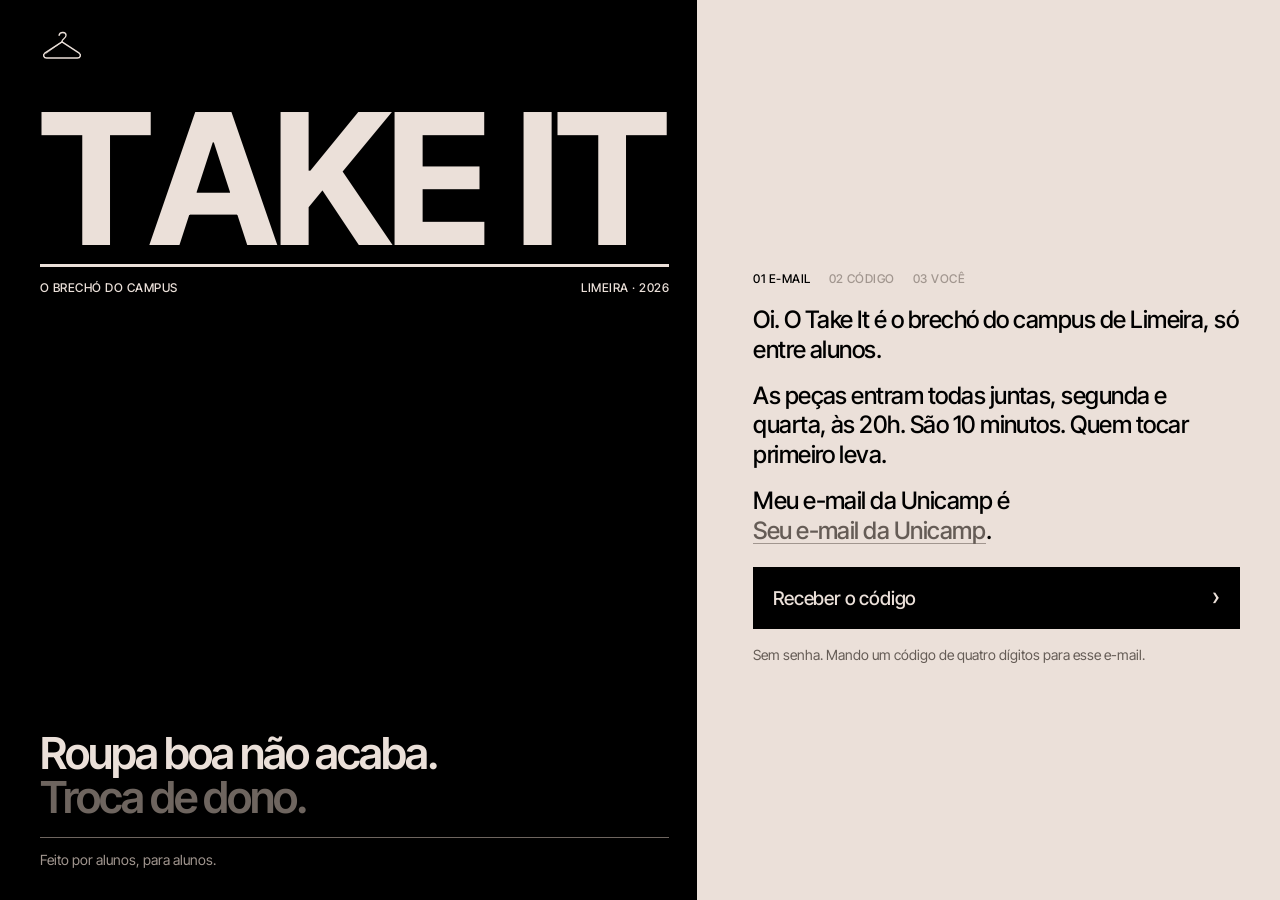
==== index.html @ 4055251f "Take It: nome novo, entrada em três passos e versão de computador Co-Authored-By: Claude <noreply@an" ====
<!doctype html>
<html lang="pt-BR">
<head>
<meta charset="utf-8">
<meta name="viewport" content="width=device-width, initial-scale=1">
<meta name="theme-color" content="#000000">
<title>Take It · o brechó do campus</title>
<link rel="stylesheet" href="estilo.css">
</head>
<body>
<svg width="0" height="0" style="position:absolute" aria-hidden="true"><defs>
<filter id="tinta"><feTurbulence type="fractalNoise" baseFrequency=".035" numOctaves="2" seed="11"/><feDisplacementMap in="SourceGraphic" scale="4"/></filter>
<symbol id="cabide" viewBox="0 0 120 92"><g fill="none" stroke="currentColor" stroke-linecap="round" stroke-linejoin="round" filter="url(#tinta)">
<path d="M60 32 C59 23 71 24 71 14 C71 5 55 3 52 14" stroke-width="3.6"/>
<path d="M60 32 L13 63 C7 68 10 76 18 76 L102 76 C110 76 113 68 107 63 L60 32" stroke-width="4"/>
<path d="M58 33 L16 64" stroke-width="1.6"/></g></symbol></defs></svg>
<header class="topo"><a id="marca" href="#/" aria-label="Tela principal"><svg viewBox="0 0 120 92" aria-hidden="true"><use href="#cabide"/></svg></a><a id="conta" href="#/voce"></a></header>
<main id="tela" aria-live="polite"></main>
<form id="pedido" hidden><input id="pedido-campo" aria-label="Diga o que procura" placeholder="Diga o que procura" autocomplete="off"><button aria-label="Enviar pedido">↑</button></form>
<script src="dados.js"></script><script src="logica.js"></script><script src="app.js"></script>
</body>
</html>
---- estilo.css ----
@font-face { font-family: "Inter Tight"; src: url(fontes/InterTight-normal.woff2); font-weight: 400 700; }

* { box-sizing: border-box; }
html { overscroll-behavior-y: none; }
[hidden] { display: none !important; }

/* A cara vem do Velvet (Acervo de Templates React): creme, preto e a cor da pessoa; uma fonte só; números gigantes.
   Papel creme por padrão; body.escuro é a luz do drop. */
:root {
  --creme: #EBE0D9; --preto: #000; --fundo: var(--creme); --tinta: var(--preto); --apoio: #655C56; --traco: #A1968F;
  --realce: #FF0000; --cor: var(--realce); /* --cor guarda a cor cheia nas duas luzes */
  --fonte: "Inter Tight", "Helvetica Neue", Helvetica, Arial, sans-serif;
  --expo: cubic-bezier(.19, 1, .22, 1); --io: cubic-bezier(.87, 0, .13, 1);
  /* largura útil da coluna do celular: os títulos gigantes são calculados para caber nela de ponta a ponta */
  --coluna: calc(100vw - 48px);
}
@media (min-width: 430px) { :root { --coluna: 382px; } }
/* --realce-escuro vem do app.js: a cor escolhida a 40% */
body.escuro { --fundo: var(--preto); --tinta: var(--creme); --apoio: #A1968F; --traco: #6E655F; --realce: var(--realce-escuro, rgba(255, 0, 0, .4)); }

body {
  margin: 0 auto; max-width: 430px; min-height: 100vh; min-height: 100dvh; padding: 26px 24px 22px;
  display: flex; flex-direction: column;
  background: var(--fundo); color: var(--tinta);
  font: 500 21px/1.24 var(--fonte); letter-spacing: -.022em;
  -webkit-font-smoothing: antialiased; -moz-osx-font-smoothing: grayscale; -webkit-text-size-adjust: 100%;
}
:focus-visible { outline: 2px solid currentColor; outline-offset: 3px; }
/* toques seguidos ("passo", "passo"…) não dão zoom no iPhone */
.palavra, .principal, #disparo, #pedido button, .topo a { touch-action: manipulation; }

.topo { display: flex; justify-content: space-between; align-items: flex-start; margin-bottom: 20px; }
#marca { color: var(--tinta); display: block; }
#marca svg { width: 36px; height: 28px; display: block; }
#conta { font-size: 13px; font-weight: 400; line-height: 1.45; letter-spacing: 0; color: var(--apoio); text-decoration: none; }
#tela { flex: 1; display: flex; flex-direction: column; }

p { margin: 0 0 16px; }
.frase { margin: 0 0 16px; }
.apoio { font-size: 13px; font-weight: 400; line-height: 1.45; letter-spacing: 0; color: var(--apoio); }
.junto { white-space: nowrap; }
.junto > * { white-space: normal; }

/* Ação: palavra sublinhada dentro da frase. */
.palavra, .opcoes a, .opcoes button {
  font: inherit; letter-spacing: inherit; color: inherit; background: none; border: 0; padding: 0; cursor: pointer;
  text-decoration: underline; text-decoration-thickness: 1px; text-underline-offset: 4px; text-decoration-color: var(--traco);
}
/* Ação principal: o botão do Velvet. Bloco cheio, texto à esquerda, seta à direita; a cor da pessoa varre o botão no toque. */
.principal {
  position: relative; z-index: 0; overflow: hidden; display: flex; justify-content: space-between; align-items: center;
  width: 100%; min-height: 54px; margin: 6px 0 16px; padding: 0 16px; border: 0; border-radius: 0; cursor: pointer;
  background: var(--tinta); color: var(--fundo); font: inherit; font-size: 17px; letter-spacing: -.01em; text-align: left; text-decoration: none;
}
.principal::after { content: "›"; font-size: 24px; line-height: 1; margin-top: -3px; }
.principal::before { content: ""; position: absolute; top: 0; left: 0; right: 0; bottom: 0; z-index: -1; background: var(--cor); transform: scaleX(0); transform-origin: 0 50%; }
.principal:active { color: #000; }
.principal:active::before { transform: scaleX(1); }
@media (hover: hover) {
  .principal:hover { color: #000; }
  .principal:hover::before { transform: scaleX(1); }
}
.amostra { background: linear-gradient(transparent 58%, var(--cor) 58%); }
.opcoes { display: flex; flex-wrap: wrap; gap: 2px 20px; margin: -6px 0 18px; font-size: 18px; line-height: 1.4; }
.opcoes button { padding: 5px 0; }
.opcoes [aria-pressed="true"], .opcoes [aria-current="true"] { font-weight: 700; background: linear-gradient(transparent 62%, var(--realce) 62%); }

/* Campo: parece uma palavra sublinhada dentro da frase, sem caixa. */
.campo {
  font: inherit; letter-spacing: inherit; color: inherit; border: 0; border-radius: 0; padding: 0; max-width: 100%; min-width: 2ch;
  vertical-align: baseline; line-height: 1;
  /* o traço fica na mesma altura do sublinhado das palavras */
  background: linear-gradient(var(--traco), var(--traco)) no-repeat 0 calc(100% - 1px) / 100% 1px;
}
.campo:focus-visible { outline: 0; background-image: linear-gradient(currentColor, currentColor); background-size: 100% 2px; }
.campo::placeholder { color: var(--apoio); opacity: 1; }

/* Títulos gigantes: o nome na capa, a contagem na espera e o código da reserva, de ponta a ponta da coluna, com a régua embaixo. */
.titulo, .contagem, .codigo { margin: 10px 0 0; font-weight: 700; line-height: .8; letter-spacing: -.035em; white-space: nowrap; }
/* o app.js acerta o tamanho do nome na medida da coluna (encaixar); este é só o ponto de partida */
.titulo { font-size: calc(var(--coluna) / 2.5); margin-top: 22px; }
.contagem { font-size: calc(var(--coluna) / 4.15); font-variant-numeric: tabular-nums; }
.codigo { font-size: calc(var(--coluna) / 3.9); }
.letra { display: inline-block; white-space: pre; }
.regua { display: block; flex: none; height: 3px; margin: 12px 0 14px; background: currentColor; transform-origin: 0 50%; }
.lab { text-transform: uppercase; letter-spacing: .04em; font-size: 11px; font-weight: 500; }
.ficha { display: flex; justify-content: space-between; margin: 0 0 26px; color: var(--tinta); }
/* fecho da capa: a frase grande, a segunda linha apagada */
.fecho { margin: auto 0 0; padding-top: 28px; font-size: 34px; font-weight: 600; line-height: .98; letter-spacing: -.045em; }
.fecho span { display: block; color: var(--traco); }
.fecho + .apoio { margin: 18px 0 0; padding-top: 12px; border-top: 1px solid var(--traco); }

/* Entrada: os três passos e as quatro células do código. Com o código cheio (.confere, só para quem aceita movimento),
   a cor corre pela borda de cada célula, as quatro se juntam na primeira e ela vira o visto. O movimento fica mais abaixo. */
.passos { display: flex; margin: 0 0 18px; color: var(--traco); }
.passos span { margin-right: 18px; }
.passos [aria-current] { color: var(--tinta); }
.digitos { position: relative; display: flex; margin: 4px 0 18px; }
.digito {
  width: 62px; height: 76px; margin: 0 10px 0 0; padding: 0; border: 2px solid var(--traco); border-radius: 0; background: none;
  color: inherit; font: inherit; font-size: 44px; font-weight: 700; line-height: 1; letter-spacing: 0; text-align: center; caret-color: var(--cor);
}
.digito:focus-visible { outline: 0; border-color: var(--tinta); }
.visto { position: absolute; top: 0; left: 0; width: 62px; height: 76px; display: flex; align-items: center; justify-content: center; opacity: 0; pointer-events: none; }
.visto svg { width: 40px; height: 40px; fill: none; stroke: #000; stroke-width: 3; stroke-linecap: square; stroke-dasharray: 22; }
.confere .digito { transform: translateX(calc(var(--n) * -72px)); opacity: 0; color: transparent; }
.confere .digito:first-child { opacity: 1; background: var(--cor); border-color: var(--cor); }
.confere .visto { opacity: 1; }

/* Sobre foto */
.pilula { font-size: 11px; font-weight: 500; line-height: 1.2; text-transform: uppercase; letter-spacing: .04em; color: var(--creme); background: rgba(0, 0, 0, .82); padding: 6px 10px; border-radius: 99px; }
.etiqueta { background: var(--creme); color: #000; padding: 6px 11px; font-size: 16px; line-height: 1.2; }

/* Espera */
.teaser { position: relative; height: 150px; margin: 6px 0 0; flex: none; }
.teaser img { position: absolute; width: 37%; height: 132px; object-fit: cover; filter: blur(7px) saturate(.9); opacity: .85; }
.teaser img:nth-child(1) { left: 0; top: 8px; transform: rotate(-6deg); }
.teaser img:nth-child(2) { left: 30%; top: 0; transform: rotate(3deg); }
.teaser img:nth-child(3) { left: 60%; top: 10px; transform: rotate(-3deg); }
.teaser span { position: absolute; left: 0; right: 0; top: 52px; width: max-content; margin: 0 auto; padding: 6px 10px; border-radius: 99px; background: rgba(0, 0, 0, .82); font-size: 11px; font-weight: 500; line-height: 1.2; text-transform: uppercase; letter-spacing: .04em; color: var(--creme); }
/* tela baixa (celular com as barras do navegador à mostra): o teaser e o botão encolhem para as ações ficarem acima do campo do pedido */
@media (max-height: 700px) and (max-width: 899px) {
  .teaser { height: 48px; }
  .teaser img { height: 44px; }
  .teaser img:nth-child(n) { top: 2px; }
  .teaser span { top: 11px; }
  .principal { min-height: 46px; }
  .regua { margin: 10px 0 12px; }
}
.final { margin-top: auto; }
.principal.final { margin-bottom: 10px; }
p.final { margin-bottom: 8px; }
body.com-pedido { padding-bottom: 96px; }

/* Campo do pedido: fixo no rodapé, na coluna do celular, uma linha, sem caixa. */
#pedido {
  position: fixed; left: 0; right: 0; bottom: 0; margin: 0 auto; max-width: 430px; padding: 8px 24px 22px; display: flex;
  background: linear-gradient(currentColor, currentColor) no-repeat 24px calc(100% - 22px) / calc(100% - 48px) 1px, var(--fundo);
  color: var(--tinta);
}
#pedido input { flex: 1; min-width: 0; font: inherit; font-size: 21px; letter-spacing: inherit; color: inherit; background: none; border: 0; border-radius: 0; padding: 6px 0; }
#pedido input::placeholder { color: inherit; opacity: .75; }
#pedido:focus-within { background-size: calc(100% - 48px) 2px, auto; }
#pedido input:focus-visible { outline: 0; }
#pedido button { font: inherit; font-size: 18px; color: inherit; background: none; border: 0; cursor: pointer; padding: 6px 0 6px 12px; }

/* Drop no ar: a foto ocupa a tela, a folha preta fica embaixo; o topo segue clicável sobre a foto. */
body.ao-vivo .topo { position: relative; z-index: 2; }
body.ao-vivo #marca, body.ao-vivo #conta { color: var(--creme); }
#drop {
  position: fixed; top: 0; bottom: 0; left: 0; right: 0; z-index: 1; max-width: 430px; margin: 0 auto;
  display: flex; flex-direction: column; overflow: hidden; background: #000;
}
.foto { position: relative; flex: 1; min-height: 0; background: #262626; }
/* sombra suave no topo: o cabide e a conta se leem sobre foto clara */
.foto::after { content: ""; position: absolute; top: 0; left: 0; right: 0; height: 140px; background: linear-gradient(rgba(0, 0, 0, .62), rgba(0, 0, 0, 0)); pointer-events: none; }
.cartao { position: absolute; top: 0; bottom: 0; left: 0; right: 0; touch-action: none; user-select: none; -webkit-user-select: none; cursor: grab; }
.cartao.arrastando { cursor: grabbing; }
#peca { display: block; width: 100%; height: 100%; object-fit: cover; background: #262626; -webkit-user-drag: none; -webkit-touch-callout: none; }
.carimbo { position: absolute; top: 128px; font-size: 30px; font-weight: 700; line-height: 1; letter-spacing: -.03em; text-transform: uppercase; color: var(--creme); border: 3px solid var(--creme); padding: 7px 12px 6px; text-shadow: 0 0 12px rgba(0, 0, 0, .35); }
.carimbo.direita { left: 22px; transform: rotate(-10deg); background: var(--cor); border-color: var(--cor); color: #000; text-shadow: none; }
.carimbo.esquerda { right: 22px; transform: rotate(10deg); }
.pilulas { position: absolute; top: 72px; left: 20px; right: 20px; z-index: 1; display: flex; justify-content: space-between; pointer-events: none; }
#resta::before { content: ""; display: inline-block; width: 7px; height: 7px; border-radius: 50%; background: var(--cor); margin-right: 6px; }
.folha { position: relative; padding: 20px 24px 22px; background: #000; color: var(--creme); }
.folha .frase { margin-bottom: 6px; font-size: 21px; }
.folha .apoio { margin: 0; }
.acoes { display: flex; align-items: center; margin-top: 16px; }
.acoes .palavra { font-size: 20px; padding: 12px 0; }
.acoes .principal { flex: 1; width: auto; margin: 0 0 0 22px; min-height: 58px; font-size: 20px; }
.barra { display: flex; gap: 5px; margin: 16px 0 8px; }
.barra i { flex: 1; height: 3px; background: #3A3532; }
.barra i.f { background: var(--creme); }
#aviso { position: absolute; left: 16px; right: 16px; bottom: 100%; margin-bottom: 14px; background: var(--creme); color: #000; padding: 10px 12px; font-size: 17px; line-height: 1.25; }
#aviso p { margin: 0; }

/* Vender pela câmera: o visor ocupa o alto da tela, por baixo do topo (26 + 28 + 20 px). */
body.vendendo .topo { position: relative; z-index: 2; align-items: center; }
.visor { flex: none; height: 50vh; min-height: 280px; margin: -74px -24px 22px; overflow: hidden; }
#visor { position: absolute; top: 0; left: 0; width: 100%; height: 100%; display: block; object-fit: cover; object-position: 50% 30%; }
.canto { position: absolute; z-index: 1; width: 30px; height: 30px; border: 2px solid var(--creme); }
.canto.sup { top: 84px; border-bottom: 0; }
.canto.inf { bottom: 24px; border-top: 0; }
.canto.esq { left: 30px; border-right: 0; }
.canto.dir { right: 30px; border-left: 0; }
/* visor e "Olhando…": a imagem cobre a tela inteira (vh antes como reserva, R7); a margem de baixo anula o padding do body */
.visor.cheio { height: 100vh; height: 100dvh; margin-bottom: -22px; }
.cheio .canto.sup { top: 13%; }
.cheio .canto.inf { bottom: 36%; }
.rodape { position: absolute; z-index: 1; left: 0; right: 0; bottom: 0; padding: 56px 24px 22px; color: var(--creme); background: linear-gradient(rgba(0, 0, 0, 0), rgba(0, 0, 0, .85) 45%); }
.rodape .apoio { color: var(--creme); margin: 0 0 6px; }
.rodape .frase { margin: 0 0 6px; }
.disparo { position: relative; display: block; width: 66px; height: 66px; margin: 0 auto 16px; padding: 0; border: 3px solid var(--creme); border-radius: 50%; background: none; color: var(--creme); cursor: pointer; }
.disparo::after { content: ""; position: absolute; top: 5px; left: 5px; right: 5px; bottom: 5px; background: var(--creme); border-radius: 50%; }
.etiquetas { position: absolute; z-index: 1; left: 24px; right: 24px; bottom: 28px; display: flex; flex-direction: column; align-items: flex-start; gap: 6px; }
.etiqueta.grande { font-size: 44px; font-weight: 700; line-height: .9; letter-spacing: -.035em; padding: 8px 12px 9px; }

/* Cortinas (o app.js só as cria para quem aceita movimento): um painel de tela cheia com uma palavra que sobe letra a letra
   e sai para cima. O recorte parte de inset(0): sem ele a saída não anima.
   #abertura é a tela creme do Velvet: o nome na cor da pessoa, as peças passando atrás, o contador indo a 100.
   #ao-vivo marca a hora em que o drop abre. */
.cortina {
  position: fixed; top: 0; left: 0; right: 0; bottom: 0; z-index: 10; display: flex; align-items: center; justify-content: center;
  overflow: hidden; cursor: pointer; clip-path: inset(0);
}
#abertura { background: var(--creme); color: var(--cor); animation: sai .9s var(--io) 2.8s both; }
#ao-vivo { background: var(--cor); color: #000; animation: sai .8s var(--io) .9s both; }
.ab-pilha { position: absolute; top: 50%; left: 50%; width: 0; height: 0; }
.ab-pilha img { position: absolute; left: -58px; top: -84px; width: 116px; height: 155px; object-fit: cover; background: #D2CAC3; clip-path: inset(0); animation: ab-foto .7s var(--expo) both; animation-delay: calc(var(--i) * 260ms + 450ms); }
.ab-marca { position: relative; margin: 0; font-weight: 700; font-size: 70px; font-size: min(18.4vw, 96px); line-height: .8; letter-spacing: -.04em; white-space: nowrap; }
#abertura .ab-marca { mix-blend-mode: multiply; }
.ab-marca .letra { animation: subir .9s var(--expo) backwards; animation-delay: calc(var(--i) * 70ms + 250ms); }
#ao-vivo .letra { animation-delay: calc(var(--i) * 45ms); }
.ab-conta { position: absolute; right: 0; top: 100%; margin-top: 22px; font-size: 20px; font-weight: 500; line-height: 1; letter-spacing: 0; font-variant-numeric: tabular-nums; }
body.abrindo { overflow: hidden; --atraso: 2950ms; }
@keyframes ab-foto { from { clip-path: inset(100% 0 0 0); } }
@keyframes sai { to { clip-path: inset(0 0 100% 0); } }

/* Movimento (só para quem aceita): tudo entra com a curva do Velvet quando a vista muda; --atraso segura a entrada atrás da abertura.
   O título e os números sobem de trás de uma máscara: o recorte anda junto e fica parado no lugar. */
@keyframes entrar { from { opacity: 0; transform: translateY(14px); } }
@keyframes subir { from { transform: translateY(105%); clip-path: inset(-135% -10% 105% -10%); } to { transform: translateY(0); clip-path: inset(-30% -10% 0 -10%); } }
@keyframes regua { from { transform: scaleX(0); } }
.camada-fantasma { position: fixed; top: 0; left: 0; right: 0; bottom: 0; max-width: 430px; margin: 0 auto; z-index: 3; overflow: hidden; pointer-events: none; }
.fantasma { position: absolute; object-fit: cover; animation: 180ms ease-in forwards; }
.fantasma.direita { animation-name: sair-direita; }
.fantasma.esquerda { animation-name: sair-esquerda; }
@keyframes sair-direita { to { transform: translateX(110%) rotate(14deg); opacity: 0; } }
@keyframes sair-esquerda { to { transform: translateX(-110%) rotate(-14deg); opacity: 0; } }
body { transition: background-color .7s var(--expo), color .7s var(--expo); }
.principal { transition: color .4s var(--expo); }
.principal::before { transition: transform .6s var(--expo); }
.cartao { transition: transform .25s ease-out; }
.cartao.arrastando { transition: none; }
#tela.entra .frase, #tela.entra .ficha, #tela.entra .fecho { animation: entrar .7s var(--expo) both; animation-delay: calc(var(--atraso, 0ms) + var(--i, 0) * 60ms); }
#tela.entra .contagem, #tela.entra .codigo { animation: subir .9s var(--expo) backwards; animation-delay: var(--atraso, 0ms); }
#tela.entra .titulo .letra { animation: subir 1s var(--expo) backwards; animation-delay: calc(var(--atraso, 0ms) + var(--i) * 55ms); }
#tela.entra .regua { animation: regua 1.1s var(--expo) both; animation-delay: calc(var(--atraso, 0ms) + 200ms); }
#tela .chega > * { animation: entrar .6s var(--expo) both; animation-delay: calc((var(--i, 3) - 3) * 50ms); }
@keyframes corre {
  0% { border-color: var(--cor) var(--traco) var(--traco) var(--traco); }
  25% { border-color: var(--traco) var(--cor) var(--traco) var(--traco); }
  50% { border-color: var(--traco) var(--traco) var(--cor) var(--traco); }
  75% { border-color: var(--traco) var(--traco) var(--traco) var(--cor); }
  100% { border-color: var(--cor); }
}
@keyframes visto { from { stroke-dashoffset: 22; } }
.confere .digito { animation: corre .6s linear both; animation-delay: calc(var(--n) * 60ms); transition: transform .4s var(--expo) .8s, opacity .15s linear 1s, color .15s linear .75s; }
.confere .digito:first-child { transition: background-color .2s linear 1s, color .15s linear .75s; }
.confere .visto { transition: opacity .1s linear 1.05s; }
.confere .visto path { animation: visto .35s var(--expo) 1.05s backwards; }
@media (prefers-reduced-motion: reduce) {
  #tela .chega > * { animation: none; }
  body, .principal, .principal::before, .cartao { transition: none; }
  #tela.entra .frase, #tela.entra .ficha, #tela.entra .fecho, #tela.entra .contagem, #tela.entra .codigo, #tela.entra .titulo .letra, #tela.entra .regua { animation: none; }
}

/* ---------- Tela larga (computador) ----------
   O mesmo app, em dois lados: à esquerda o palco, com os números gigantes; à direita o painel; o pé fica embaixo do palco.
   No celular os lados não existem (display: contents) e os nós seguem em fila, na ordem de sempre. */
.lado { display: contents; }
.largo { display: none; }
@media (min-width: 900px) {
  /* a coluna dos números gigantes passa a ser o palco: 55% da área útil */
  :root { --coluna: calc((min(100vw, 1440px) - 136px) * .55); }
  body { max-width: 1440px; padding: 30px 40px; font-size: 24px; }
  body.com-pedido { padding-bottom: 30px; }
  .largo { display: block; }
  #marca svg { width: 44px; height: 34px; }
  #conta, .apoio { font-size: 14px; }
  .lab { font-size: 12px; }
  .principal { min-height: 62px; font-size: 19px; padding: 0 20px; }
  .opcoes { font-size: 20px; }
  #tela { display: grid; grid-template-columns: minmax(0, 55fr) minmax(0, 45fr); grid-template-rows: minmax(0, 1fr) auto; column-gap: 56px; }
  .lado { display: flex; flex-direction: column; min-width: 0; min-height: 0; }
  .palco { grid-column: 1; grid-row: 1; }
  .pe { grid-column: 1; grid-row: 2; }
  .painel { grid-column: 2; grid-row: 1 / 3; position: relative; }
  .fecho { font-size: 44px; }

  /* Entrada: palco preto, painel creme até a borda da janela (a sombra não cria rolagem; o recorte a segura no meio do vão) */
  body.entrada .painel {
    --fundo: var(--creme); --tinta: var(--preto); --apoio: #655C56; --traco: #A1968F; --realce: var(--cor);
    justify-content: center; padding-left: 28px; color: var(--tinta); background: var(--creme);
    box-shadow: 0 0 0 100vmax var(--creme); clip-path: inset(-100vmax -100vmax -100vmax -28px);
  }
  .digito { width: 72px; height: 88px; font-size: 52px; }
  .visto { width: 72px; height: 88px; }
  .confere .digito { transform: translateX(calc(var(--n) * -82px)); }

  /* Espera: as peças borradas ocupam o painel; o pedido fica na linha de baixo do palco */
  .teaser { position: absolute; top: 0; left: 0; width: 100%; height: 100%; margin: 0; }
  .teaser img { width: 46%; height: 60%; filter: blur(12px) saturate(.9); }
  .teaser img:nth-child(1) { left: 0; top: 16%; }
  .teaser img:nth-child(2) { left: 27%; top: 6%; }
  .teaser img:nth-child(3) { left: 54%; top: 22%; }
  .teaser span { top: 44%; }
  #pedido { position: static; max-width: none; width: var(--coluna); margin: 14px 0 0; padding: 0; background: linear-gradient(currentColor, currentColor) no-repeat 0 100% / 100% 1px; }
  #pedido:focus-within { background-size: 100% 2px; }
  #pedido input { font-size: 24px; }

  /* Drop no ar: a foto à esquerda, a folha à direita, na janela inteira */
  #drop { max-width: none; flex-direction: row; }
  #drop .foto { flex: 0 0 55%; }
  .camada-fantasma { max-width: none; margin: 0; right: 45%; }
  .pilulas { top: 88px; left: 40px; right: 24px; }
  .carimbo { top: 160px; font-size: 44px; }
  .carimbo.direita { left: 40px; }
  .carimbo.esquerda { right: 40px; }
  .folha { flex: 1; min-width: 0; display: flex; flex-direction: column; justify-content: flex-end; padding: 110px 48px 34px; }
  .folha .frase { margin-bottom: 12px; font-size: 46px; font-weight: 600; line-height: 1; letter-spacing: -.04em; }
  .acoes { margin-top: 28px; }
  .acoes .palavra { font-size: 24px; }
  .acoes .principal { min-height: 76px; font-size: 24px; }
  .barra { margin: 22px 0 10px; }
  .folha .largo { margin-top: 6px; }
  #aviso { position: static; margin: 18px 0 0; }
  #aviso .frase { margin: 0; font-size: 19px; font-weight: 500; line-height: 1.25; letter-spacing: -.022em; }

  /* É sua: a foto da peça no painel */
  .retrato { position: absolute; top: 0; left: 0; width: 100%; height: 100%; object-fit: cover; }

  /* Vender: o visor é a metade esquerda da janela; as frases ficam no painel */
  .visor, .visor.cheio { position: fixed; top: 0; left: 0; bottom: 0; width: 50%; height: auto; min-height: 0; margin: 0; }
  body.vendendo .painel { justify-content: center; }

  /* Abertura */
  .ab-pilha img { left: -115px; top: -165px; width: 230px; height: 307px; }
  .ab-conta { font-size: 26px; }
}
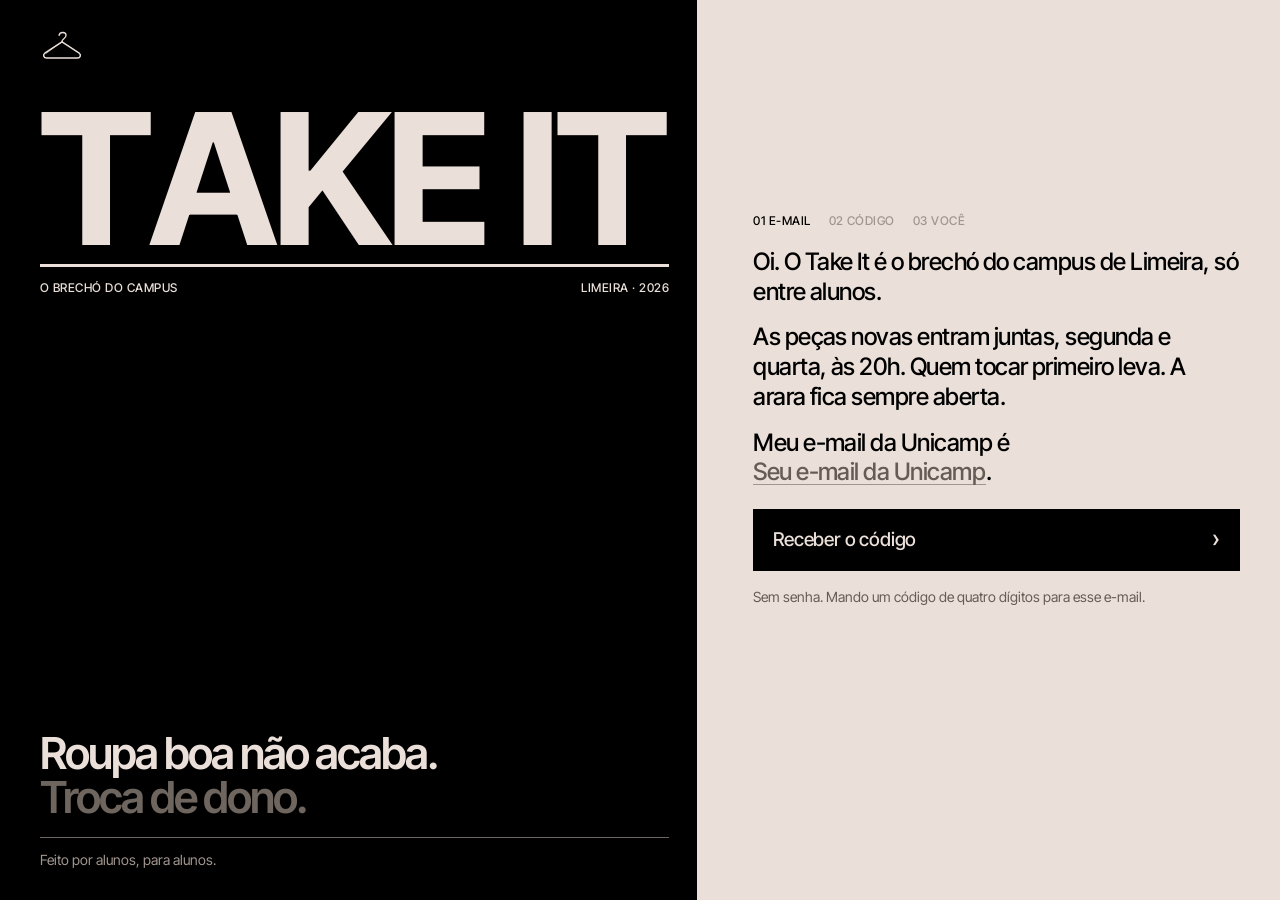
==== commit fbdb444a: "Take It: botão da arara no canto de cima Co-Authored-By: Claude <noreply@anthropic.com> Claude-Sessi" ====
--- a/index.html
+++ b/index.html
@@ -14,7 +14,7 @@
 <path d="M60 32 C59 23 71 24 71 14 C71 5 55 3 52 14" stroke-width="3.6"/>
 <path d="M60 32 L13 63 C7 68 10 76 18 76 L102 76 C110 76 113 68 107 63 L60 32" stroke-width="4"/>
 <path d="M58 33 L16 64" stroke-width="1.6"/></g></symbol></defs></svg>
-<header class="topo"><a id="marca" href="#/" aria-label="Tela principal"><svg viewBox="0 0 120 92" aria-hidden="true"><use href="#cabide"/></svg></a><a id="conta" href="#/voce"></a></header>
+<header class="topo"><a id="marca" href="#/" aria-label="Tela principal"><svg viewBox="0 0 120 92" aria-hidden="true"><use href="#cabide"/></svg></a><a id="conta" href="#/voce"></a><a id="ir-arara" href="#/arara" hidden>Arara<span></span></a></header>
 <main id="tela" aria-live="polite"></main>
 <form id="pedido" hidden><input id="pedido-campo" aria-label="Diga o que procura" placeholder="Diga o que procura" autocomplete="off"><button aria-label="Enviar pedido">↑</button></form>
 <script src="dados.js"></script><script src="logica.js"></script><script src="app.js"></script>
--- a/estilo.css
+++ b/estilo.css
@@ -29,10 +29,21 @@
 /* toques seguidos ("passo", "passo"…) não dão zoom no iPhone */
 .palavra, .principal, #disparo, #pedido button, .topo a { touch-action: manipulation; }
 
-.topo { display: flex; justify-content: space-between; align-items: flex-start; margin-bottom: 20px; }
+.topo { display: flex; justify-content: space-between; align-items: center; margin-bottom: 20px; }
 #marca { color: var(--tinta); display: block; }
 #marca svg { width: 36px; height: 28px; display: block; }
-#conta { font-size: 13px; font-weight: 400; line-height: 1.45; letter-spacing: 0; color: var(--apoio); text-decoration: none; }
+#conta { margin-left: auto; font-size: 13px; font-weight: 400; line-height: 1.45; letter-spacing: 0; color: var(--apoio); text-decoration: none; }
+/* a arara a um toque, no canto de cima; sai na câmera e nas telas de foto (o drop e a própria arara) */
+#ir-arara {
+  margin-left: 14px; display: inline-flex; align-items: center; gap: 8px; min-height: 32px; padding: 0 14px;
+  border: 1px solid currentColor; border-radius: 999px; color: var(--tinta);
+  font-size: 13px; font-weight: 500; line-height: 1; letter-spacing: 0; text-decoration: none;
+}
+#ir-arara span {
+  min-width: 20px; height: 20px; margin-right: -7px; padding: 0 6px; border-radius: 10px;
+  background: var(--tinta); color: var(--fundo); font-size: 12px; line-height: 20px; text-align: center;
+}
+#ir-arara span:empty, body.ao-vivo #ir-arara { display: none; }
 #tela { flex: 1; display: flex; flex-direction: column; }
 
 p { margin: 0 0 16px; }
@@ -120,10 +131,8 @@
 .teaser span { position: absolute; left: 0; right: 0; top: 52px; width: max-content; margin: 0 auto; padding: 6px 10px; border-radius: 99px; background: rgba(0, 0, 0, .82); font-size: 11px; font-weight: 500; line-height: 1.2; text-transform: uppercase; letter-spacing: .04em; color: var(--creme); }
 /* tela baixa (celular com as barras do navegador à mostra): o teaser e o botão encolhem para as ações ficarem acima do campo do pedido */
 @media (max-height: 700px) and (max-width: 899px) {
-  .teaser { height: 48px; }
-  .teaser img { height: 44px; }
-  .teaser img:nth-child(n) { top: 2px; }
-  .teaser span { top: 11px; }
+  /* celular baixo: as peças borradas saem para a frase da arara caber e as ações da espera ficarem acima do campo do pedido */
+  .teaser { display: none; }
   .principal { min-height: 46px; }
   .regua { margin: 10px 0 12px; }
 }
@@ -169,6 +178,7 @@
 .acoes .palavra { font-size: 20px; padding: 12px 0; }
 .acoes .principal { flex: 1; width: auto; margin: 0 0 0 22px; min-height: 58px; font-size: 20px; }
 .barra { display: flex; gap: 5px; margin: 16px 0 8px; }
+.acoes + .apoio { margin-top: 14px; } /* na arara não há barra: o "voltar" desgruda do botão */
 .barra i { flex: 1; height: 3px; background: #3A3532; }
 .barra i.f { background: var(--creme); }
 #aviso { position: absolute; left: 16px; right: 16px; bottom: 100%; margin-bottom: 14px; background: var(--creme); color: #000; padding: 10px 12px; font-size: 17px; line-height: 1.25; }
@@ -267,7 +277,8 @@
   body.com-pedido { padding-bottom: 30px; }
   .largo { display: block; }
   #marca svg { width: 44px; height: 34px; }
-  #conta, .apoio { font-size: 14px; }
+  #conta, #ir-arara, .apoio { font-size: 14px; }
+  #ir-arara { min-height: 36px; }
   .lab { font-size: 12px; }
   .principal { min-height: 62px; font-size: 19px; padding: 0 20px; }
   .opcoes { font-size: 20px; }
@@ -281,7 +292,8 @@
   /* Entrada: palco preto, painel creme até a borda da janela (a sombra não cria rolagem; o recorte a segura no meio do vão) */
   body.entrada .painel {
     --fundo: var(--creme); --tinta: var(--preto); --apoio: #655C56; --traco: #A1968F; --realce: var(--cor);
-    justify-content: center; padding-left: 28px; color: var(--tinta); background: var(--creme);
+    /* começa no alto, numa altura que centra o passo do e-mail: abrir uma lista do perfil só empurra para baixo, nada pula sob o cursor */
+    justify-content: flex-start; padding-top: max(0px, calc((100vh - 640px) / 2)); padding-left: 28px; color: var(--tinta); background: var(--creme);
     box-shadow: 0 0 0 100vmax var(--creme); clip-path: inset(-100vmax -100vmax -100vmax -28px);
   }
   .digito { width: 72px; height: 88px; font-size: 52px; }
@@ -328,3 +340,7 @@
   .ab-pilha img { left: -115px; top: -165px; width: 230px; height: 307px; }
   .ab-conta { font-size: 26px; }
 }
+/* Acima de 1440 px o corpo fica no meio, mas a peça e o visor ocupam a janela toda: o topo acompanha as bordas da janela */
+@media (min-width: 1441px) {
+  body.ao-vivo .topo, body.vendendo .topo { position: fixed; top: 30px; left: 40px; right: 40px; }
+}
